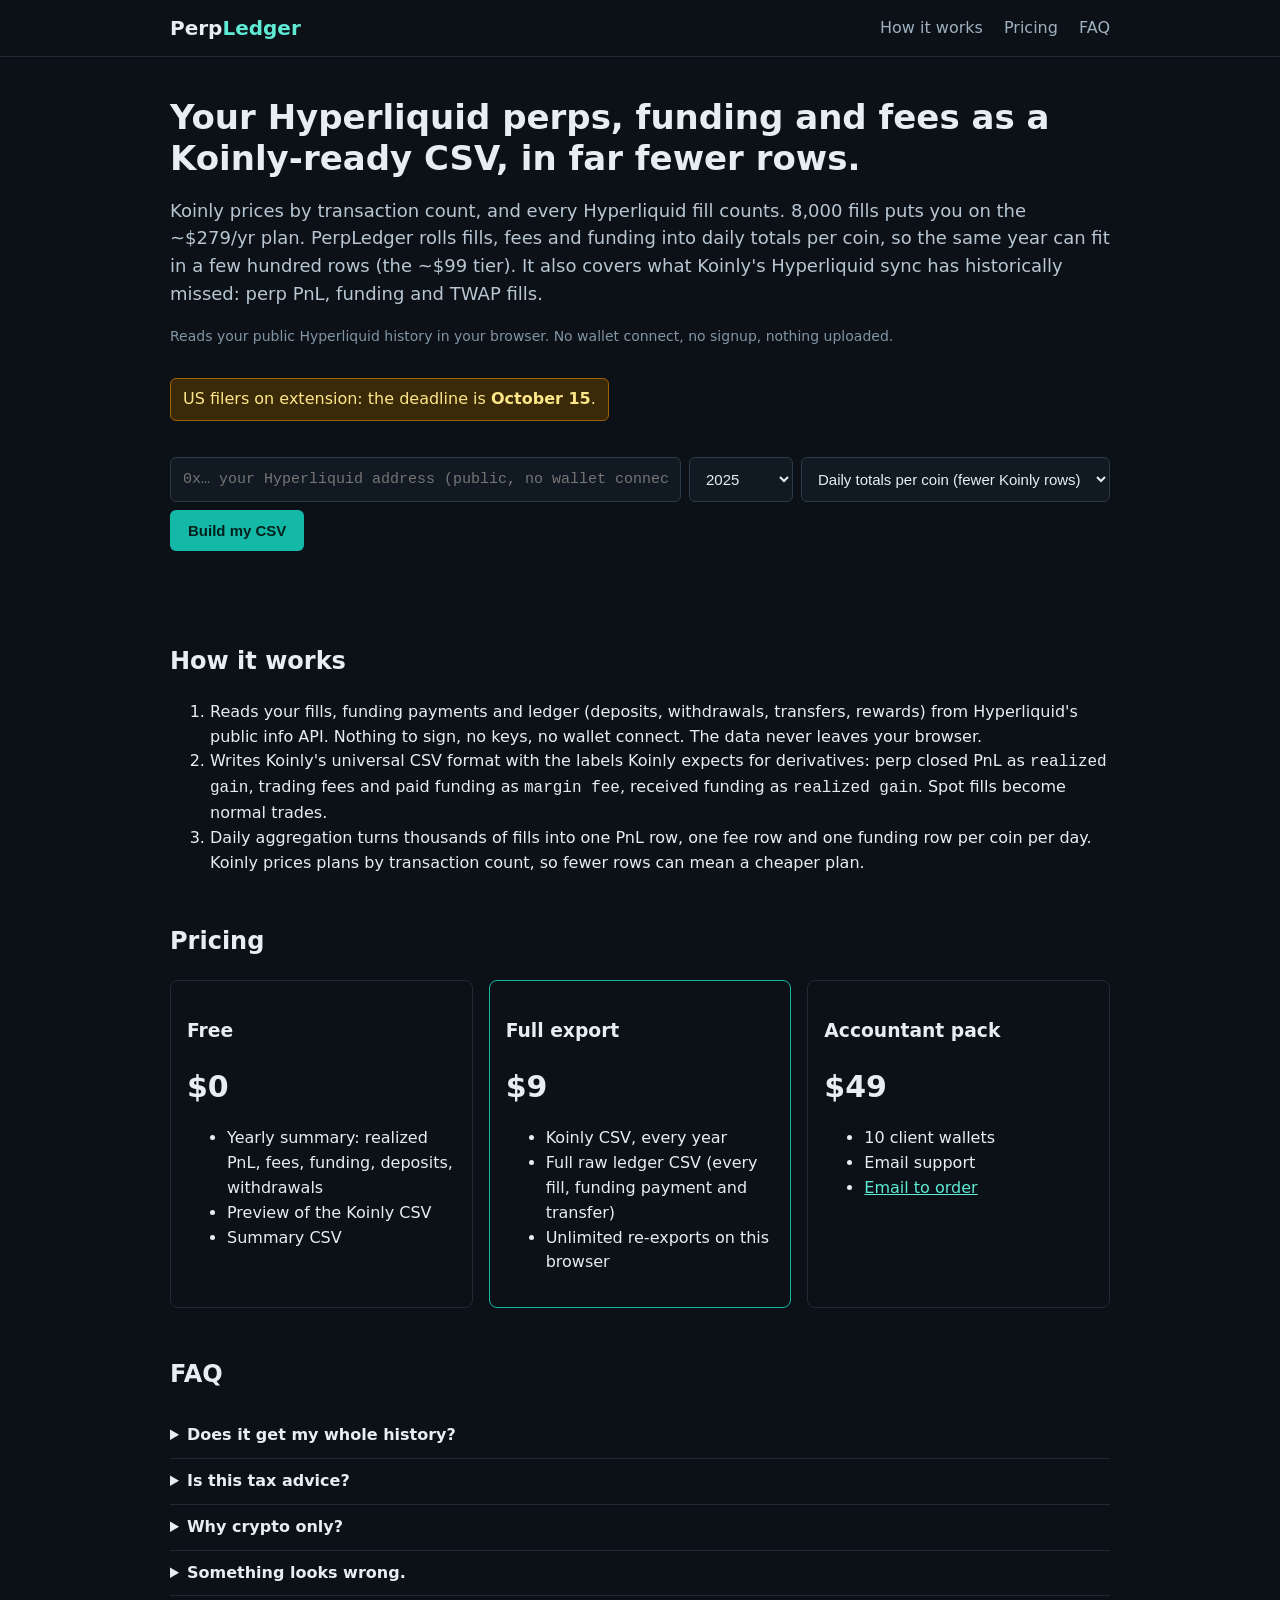
==== docs/index.html @ d0aa5197 "Lead with Koinly transaction-count savings; savings estimate in results Co-Authored-By: Claude Opus " ====
<!doctype html>
<html lang="en">
<head>
<meta charset="utf-8">
<meta name="viewport" content="width=device-width, initial-scale=1">
<title>PerpLedger — Hyperliquid tax CSV for Koinly (perps PnL, funding, fees)</title>
<meta name="description" content="Paste your Hyperliquid address, get a Koinly-ready CSV with perp realized PnL, funding payments, fees, spot trades, deposits and withdrawals. Daily aggregation cuts thousands of fills to a few hundred rows. Runs in your browser.">
<meta property="og:title" content="PerpLedger — Hyperliquid → Koinly CSV, thousands of fills down to hundreds of rows">
<meta property="og:description" content="Perp PnL, funding and fees that Koinly's Hyperliquid sync misses. Free summary, $9 full export. Runs in your browser, no wallet connect.">
<link rel="stylesheet" href="style.css">
</head>
<body>
<header>
  <div class="wrap">
    <div class="brand">Perp<span>Ledger</span></div>
    <nav><a href="#how">How it works</a> <a href="#pricing">Pricing</a> <a href="#faq">FAQ</a></nav>
  </div>
</header>

<main class="wrap">
<section class="hero">
  <h1>Your Hyperliquid perps, funding and fees as a Koinly-ready CSV, in far fewer rows.</h1>
  <p class="lead">Koinly prices by transaction count, and every Hyperliquid fill counts. 8,000 fills puts you on the ~$279/yr plan. PerpLedger rolls fills, fees and funding into daily totals per coin, so the same year can fit in a few hundred rows (the ~$99 tier). It also covers what Koinly's Hyperliquid sync has historically missed: perp PnL, funding and TWAP fills.</p>
  <p class="muted">Reads your public Hyperliquid history in your browser. No wallet connect, no signup, nothing uploaded.</p>
  <p class="deadline">US filers on extension: the deadline is <b>October 15</b>.</p>

  <form id="f" autocomplete="off">
    <input id="addr" placeholder="0x… your Hyperliquid address (public, no wallet connect)" spellcheck="false" required>
    <select id="year">
      <option value="all">All years</option>
      <option value="2026">2026</option>
      <option value="2025" selected>2025</option>
      <option value="2024">2024</option>
    </select>
    <select id="agg">
      <option value="daily" selected>Daily totals per coin (fewer Koinly rows)</option>
      <option value="fill">One row per fill</option>
    </select>
    <button type="submit">Build my CSV</button>
  </form>
  <div id="status"></div>
</section>

<section id="out" hidden>
  <h2>Summary <small id="sumaddr"></small></h2>
  <div id="warn"></div>
  <table id="summary" class="t"></table>
  <div id="savings"></div>
  <h3>Koinly CSV preview <small id="rowcount"></small></h3>
  <div class="scroll"><table id="preview" class="t small"></table></div>

  <div class="dl">
    <button id="dlKoinly" class="locked">Download Koinly CSV</button>
    <button id="dlGeneric" class="locked">Download full ledger CSV</button>
    <button id="dlSummary">Download summary CSV (free)</button>
  </div>

  <div id="pay" class="pay">
    <h3>Unlock the full export: $9, one time</h3>
    <p>Send <b>9 USDT or 9 USDC</b> on <b>Arbitrum One</b> (the chain you bridge to Hyperliquid on) to:</p>
    <p class="addr"><code id="payto">0x36c37d1b47737ba2b2a2cf1b5bc38509516b222f</code> <button id="copy" type="button">copy</button></p>
    <p class="muted">Only Arbitrum One. USDT (0xFd08…Cbb9) or native USDC (0xaf88…5831). Other chains or tokens cannot be credited.</p>
    <p>Then paste the transaction hash. The page checks the transfer on-chain and unlocks the downloads for any address, on this browser.</p>
    <div class="row"><input id="tx" placeholder="0x… Arbitrum transaction hash" spellcheck="false"><button id="verify" type="button">Verify payment</button></div>
    <div id="paystatus"></div>
    <p class="muted">Accountant with several clients? <a href="mailto:megafi.app1+perpledger@gmail.com?subject=PerpLedger%20bulk">Email us</a> for a 10-wallet pack ($49).</p>
  </div>
</section>

<section id="how">
  <h2>How it works</h2>
  <ol>
    <li>Reads your fills, funding payments and ledger (deposits, withdrawals, transfers, rewards) from Hyperliquid's public info API. Nothing to sign, no keys, no wallet connect. The data never leaves your browser.</li>
    <li>Writes Koinly's universal CSV format with the labels Koinly expects for derivatives: perp closed PnL as <code>realized gain</code>, trading fees and paid funding as <code>margin fee</code>, received funding as <code>realized gain</code>. Spot fills become normal trades.</li>
    <li>Daily aggregation turns thousands of fills into one PnL row, one fee row and one funding row per coin per day. Koinly prices plans by transaction count, so fewer rows can mean a cheaper plan.</li>
  </ol>
</section>

<section id="pricing">
  <h2>Pricing</h2>
  <div class="cards">
    <div class="card"><h3>Free</h3><p class="price">$0</p><ul><li>Yearly summary: realized PnL, fees, funding, deposits, withdrawals</li><li>Preview of the Koinly CSV</li><li>Summary CSV</li></ul></div>
    <div class="card hi"><h3>Full export</h3><p class="price">$9</p><ul><li>Koinly CSV, every year</li><li>Full raw ledger CSV (every fill, funding payment and transfer)</li><li>Unlimited re-exports on this browser</li></ul></div>
    <div class="card"><h3>Accountant pack</h3><p class="price">$49</p><ul><li>10 client wallets</li><li>Email support</li><li><a href="mailto:megafi.app1+perpledger@gmail.com?subject=PerpLedger%20accountant%20pack">Email to order</a></li></ul></div>
  </div>
</section>

<section id="faq">
  <h2>FAQ</h2>
  <details><summary>Does it get my whole history?</summary><p>Hyperliquid's API only returns your most recent 10,000 fills. Funding and ledger history are complete. If you have more than 10,000 fills the page tells you the date the fill data starts, so you know which older period to cover with your own saved exports.</p></details>
  <details><summary>Is this tax advice?</summary><p>No. It is a data formatting tool. How perps and funding are taxed depends on your country. Check the numbers against your Hyperliquid account and ask a tax professional when in doubt.</p></details>
  <details><summary>Why crypto only?</summary><p>You already hold stablecoins on Arbitrum if you trade on Hyperliquid, and on-chain payment lets a static page verify it without accounts or a server.</p></details>
  <details><summary>Something looks wrong.</summary><p><a href="https://github.com/swarm-t3/perpledger/issues">Open an issue</a> or <a href="mailto:megafi.app1+perpledger@gmail.com">email us</a>. If a paid export is wrong and we cannot fix it, we refund.</p></details>
</section>
</main>
<footer class="wrap muted">PerpLedger is an independent tool, not affiliated with Hyperliquid or Koinly. <a href="https://github.com/swarm-t3/perpledger">Source on GitHub</a>. <a href="https://perpledger.goatcounter.com/">Public visitor stats</a>.</footer>
<script data-goatcounter="https://perpledger.goatcounter.com/count" async src="//gc.zgo.at/count.js"></script>
<script src="app.js"></script>
</body>
</html>
---- docs/style.css ----
*{box-sizing:border-box}
body{margin:0;font:16px/1.55 system-ui,-apple-system,Segoe UI,Roboto,sans-serif;color:#e6edf3;background:#0b1117}
a{color:#5eead4}
.wrap{max-width:980px;margin:0 auto;padding:0 20px}
header{border-bottom:1px solid #1f2a35}
header .wrap{display:flex;justify-content:space-between;align-items:center;height:56px}
.brand{font-weight:800;font-size:20px}.brand span{color:#5eead4}
nav a{margin-left:16px;color:#9fb0c0;text-decoration:none}
h1{font-size:34px;line-height:1.2;margin:40px 0 12px}
h2{margin-top:48px}
.lead{color:#b8c6d3;font-size:18px}
.deadline{background:#3b2a07;border:1px solid #a16207;color:#fde68a;padding:8px 12px;border-radius:6px;display:inline-block}
form{display:flex;flex-wrap:wrap;gap:8px;margin:20px 0}
input,select{background:#111a23;border:1px solid #2b3a48;color:#e6edf3;padding:12px;border-radius:6px;font-size:15px}
#addr{flex:1 1 380px;font-family:ui-monospace,monospace}
button{background:#14b8a6;color:#04201c;border:0;padding:12px 18px;border-radius:6px;font-weight:700;cursor:pointer;font-size:15px}
button.locked{background:#334155;color:#cbd5e1}
button.locked::before{content:"🔒 "}
#status{min-height:24px;color:#9fb0c0}
.t{border-collapse:collapse;width:100%;margin:8px 0}
.t th,.t td{border-bottom:1px solid #1f2a35;padding:6px 8px;text-align:right;white-space:nowrap}
.t th:first-child,.t td:first-child{text-align:left}
.t.small{font-size:12px}
.t.small td,.t.small th{text-align:left}
.scroll{overflow-x:auto;max-height:360px;overflow-y:auto;border:1px solid #1f2a35;border-radius:6px}
.dl{display:flex;flex-wrap:wrap;gap:8px;margin:16px 0}
.pay{border:1px solid #14b8a6;border-radius:8px;padding:16px 20px;margin:20px 0;background:#0d1a1f}
.pay .addr code{font-size:15px;background:#111a23;padding:4px 8px;border-radius:4px;word-break:break-all}
.row{display:flex;gap:8px;flex-wrap:wrap}.row input{flex:1 1 380px;font-family:ui-monospace,monospace}
.muted{color:#8394a5;font-size:14px}
.warn{background:#3b2a07;border:1px solid #a16207;padding:8px 12px;border-radius:6px;margin:8px 0;color:#fde68a}
.ok{color:#5eead4;font-weight:700}.err{color:#fca5a5}
.cards{display:grid;grid-template-columns:repeat(auto-fit,minmax(240px,1fr));gap:16px}
.card{border:1px solid #1f2a35;border-radius:8px;padding:16px}.card.hi{border-color:#14b8a6}
.price{font-size:30px;font-weight:800;margin:0}
details{border-bottom:1px solid #1f2a35;padding:10px 0}summary{cursor:pointer;font-weight:600}
footer{padding:40px 20px}
small{color:#8394a5;font-weight:400;font-size:13px}
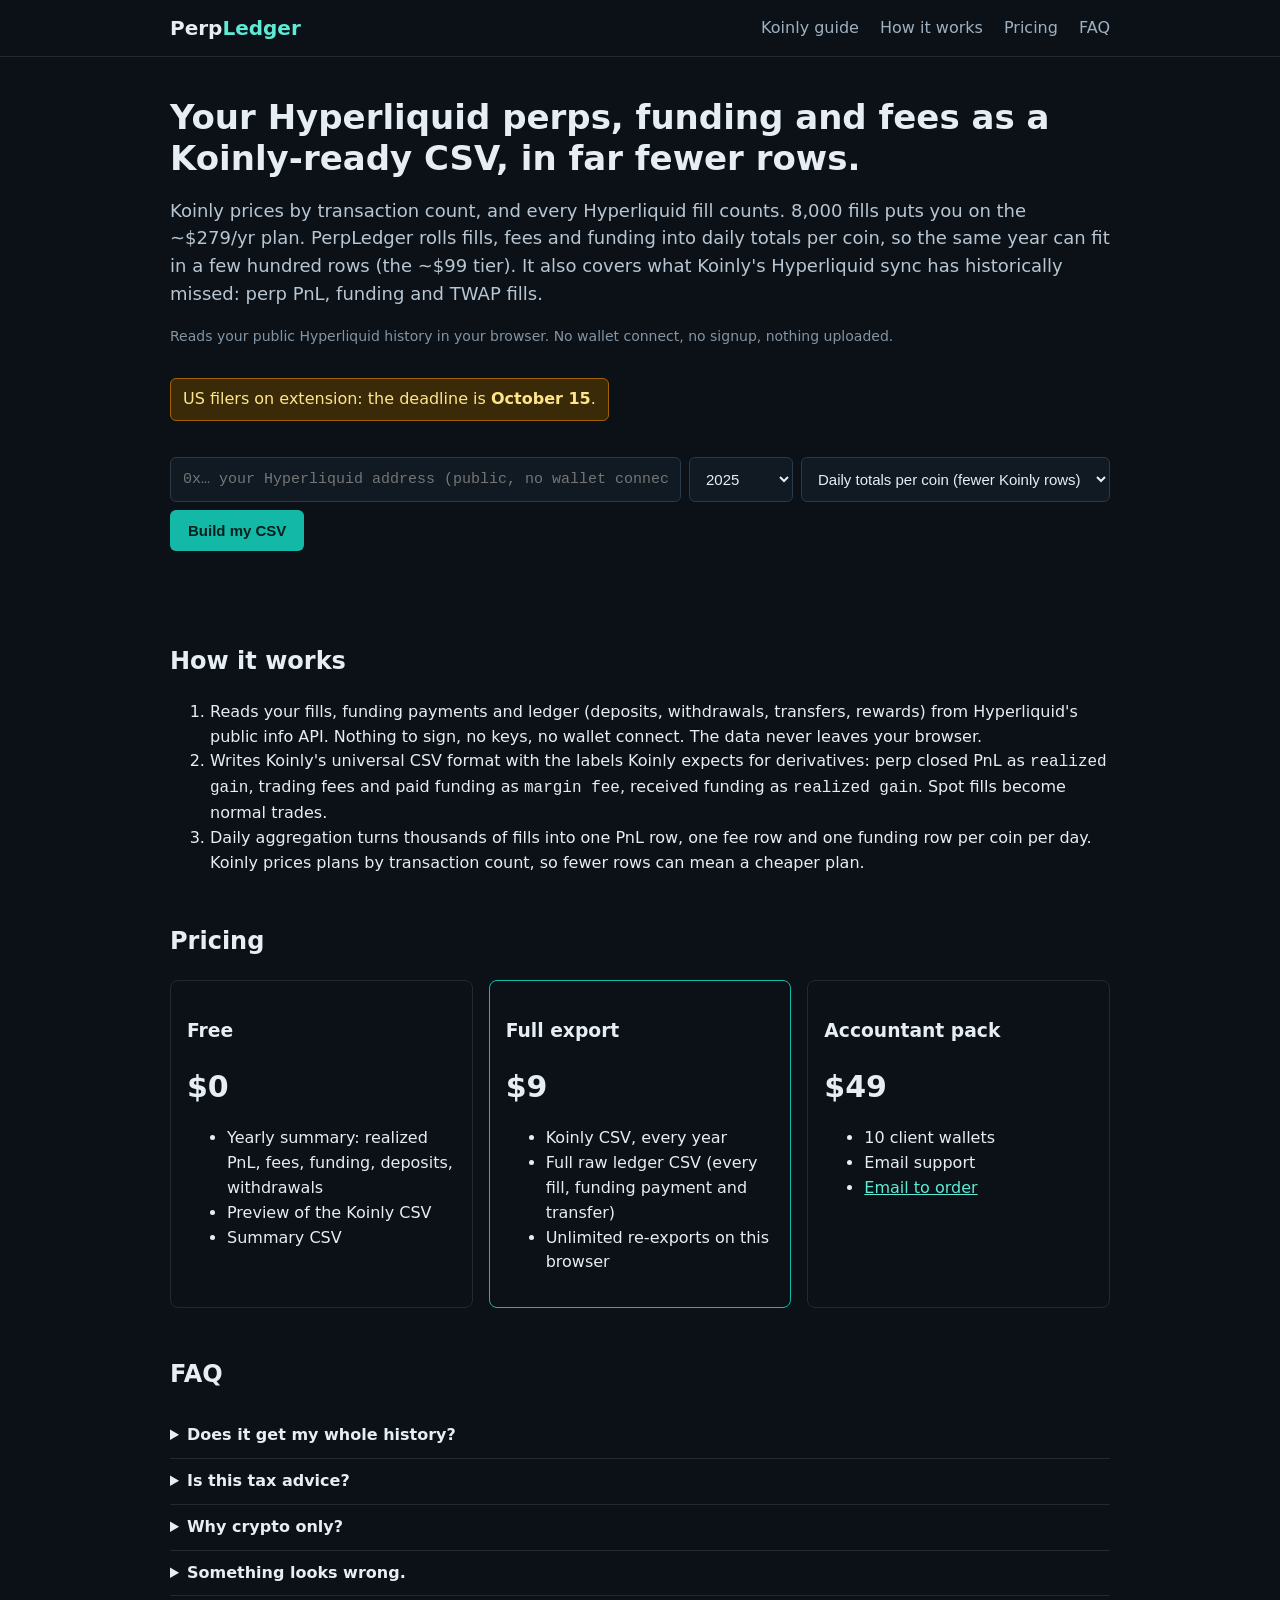
==== commit 720bd48a: "Koinly import guide page, sitemap, IndexNow key Co-Authored-By: Claude Opus 5.5 <noreply@anthropic.c" ====
--- a/docs/index.html
+++ b/docs/index.html
@@ -13,7 +13,7 @@
 <header>
   <div class="wrap">
     <div class="brand">Perp<span>Ledger</span></div>
-    <nav><a href="#how">How it works</a> <a href="#pricing">Pricing</a> <a href="#faq">FAQ</a></nav>
+    <nav><a href="hyperliquid-koinly-csv.html">Koinly guide</a> <a href="#how">How it works</a> <a href="#pricing">Pricing</a> <a href="#faq">FAQ</a></nav>
   </div>
 </header>
 
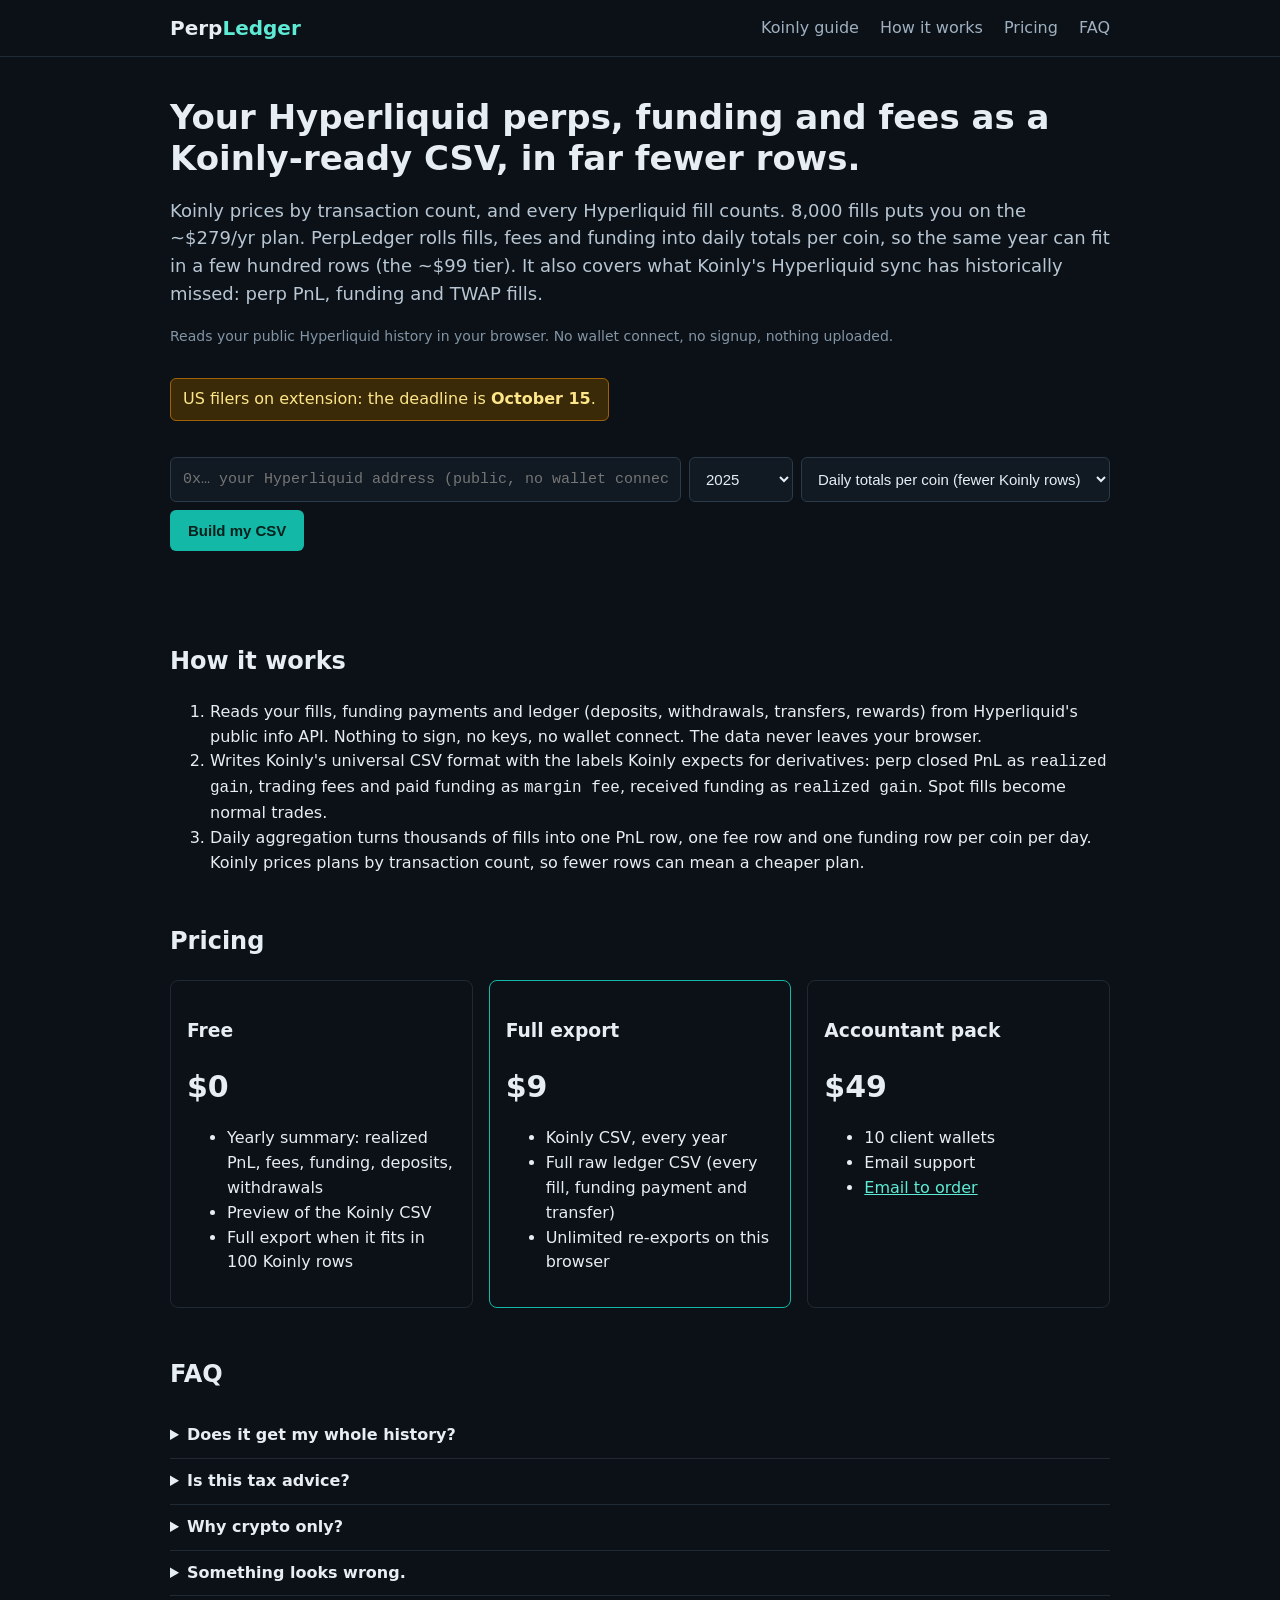
==== commit 0ef22bb4: "Free full export for small accounts (<=100 rows) Co-Authored-By: Claude Opus 5.5 <noreply@anthropic." ====
--- a/docs/index.html
+++ b/docs/index.html
@@ -79,7 +79,7 @@
 <section id="pricing">
   <h2>Pricing</h2>
   <div class="cards">
-    <div class="card"><h3>Free</h3><p class="price">$0</p><ul><li>Yearly summary: realized PnL, fees, funding, deposits, withdrawals</li><li>Preview of the Koinly CSV</li><li>Summary CSV</li></ul></div>
+    <div class="card"><h3>Free</h3><p class="price">$0</p><ul><li>Yearly summary: realized PnL, fees, funding, deposits, withdrawals</li><li>Preview of the Koinly CSV</li><li>Full export when it fits in 100 Koinly rows</li></ul></div>
     <div class="card hi"><h3>Full export</h3><p class="price">$9</p><ul><li>Koinly CSV, every year</li><li>Full raw ledger CSV (every fill, funding payment and transfer)</li><li>Unlimited re-exports on this browser</li></ul></div>
     <div class="card"><h3>Accountant pack</h3><p class="price">$49</p><ul><li>10 client wallets</li><li>Email support</li><li><a href="mailto:megafi.app1+perpledger@gmail.com?subject=PerpLedger%20accountant%20pack">Email to order</a></li></ul></div>
   </div>
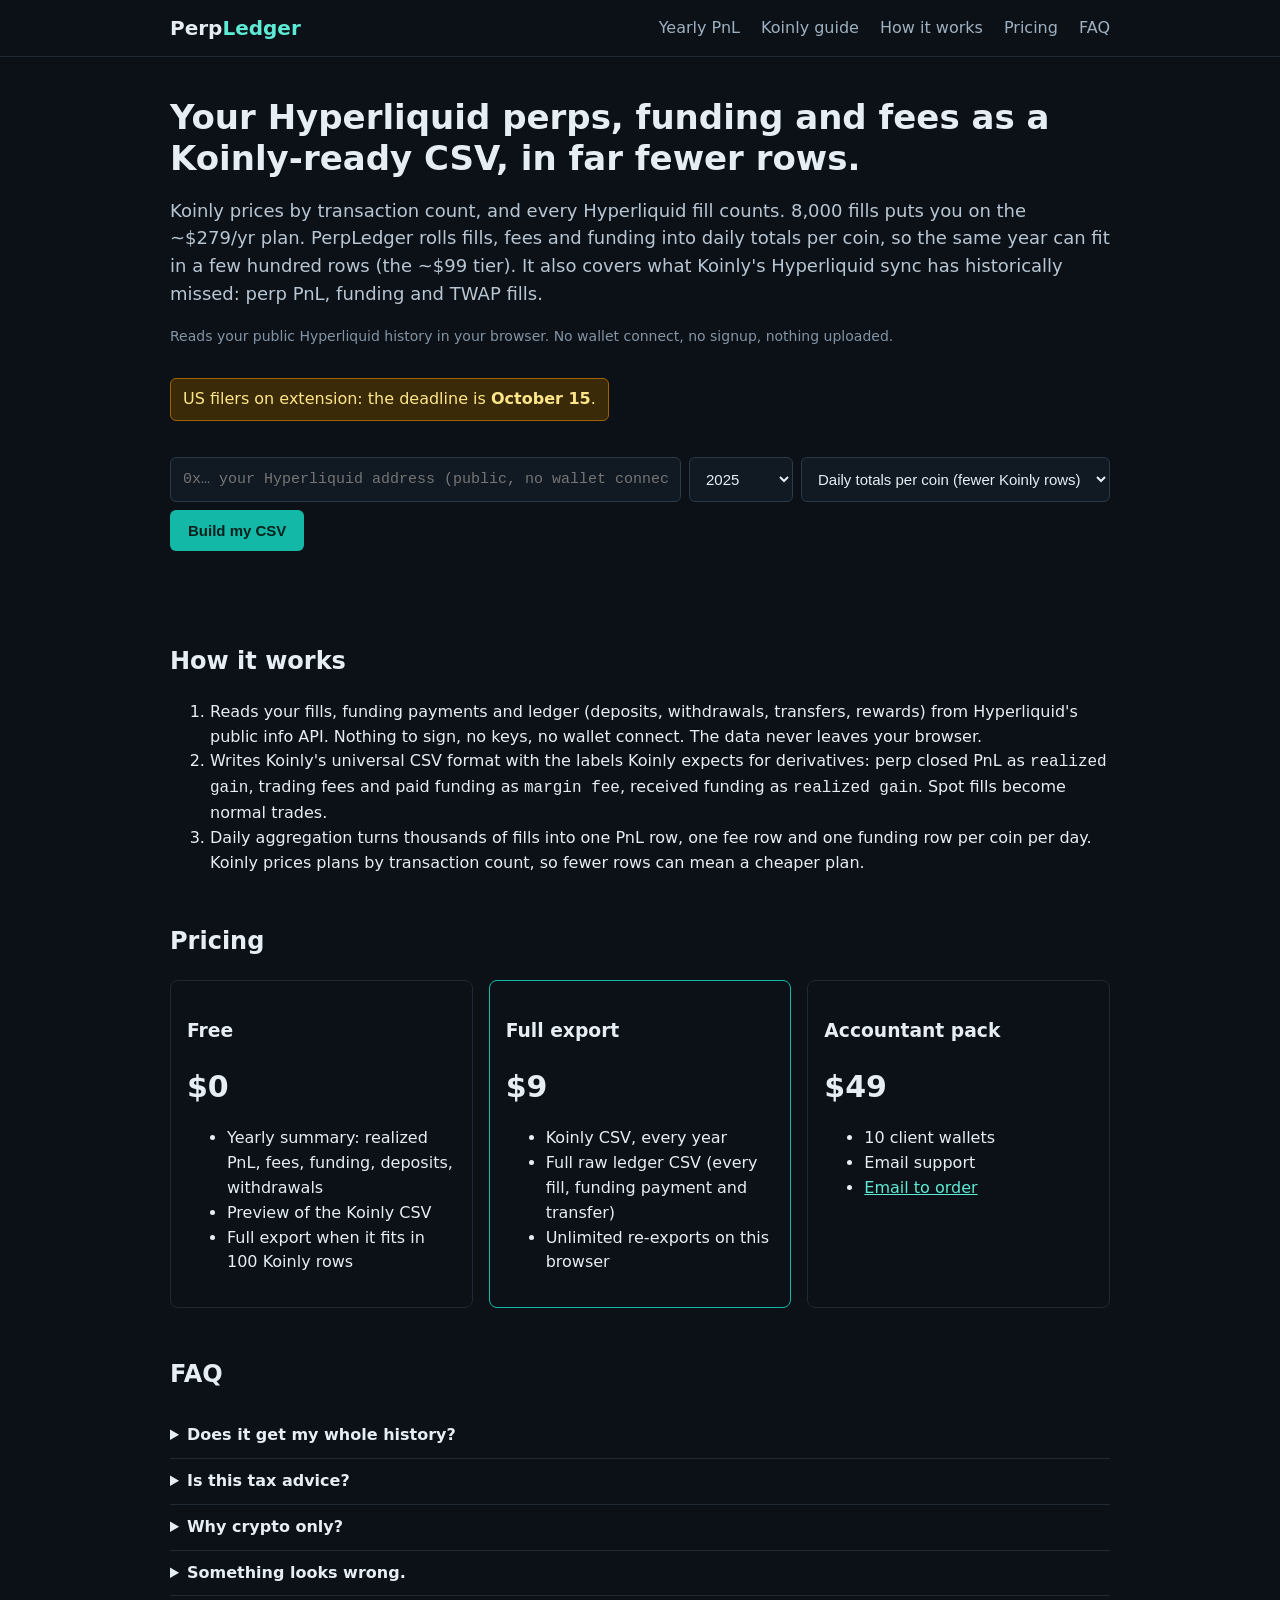
==== commit e5390f2b: "Yearly PnL/funding landing page Co-Authored-By: Claude Opus 5.5 <noreply@anthropic.com>" ====
--- a/docs/index.html
+++ b/docs/index.html
@@ -13,7 +13,7 @@
 <header>
   <div class="wrap">
     <div class="brand">Perp<span>Ledger</span></div>
-    <nav><a href="hyperliquid-koinly-csv.html">Koinly guide</a> <a href="#how">How it works</a> <a href="#pricing">Pricing</a> <a href="#faq">FAQ</a></nav>
+    <nav><a href="hyperliquid-yearly-pnl-funding.html">Yearly PnL</a> <a href="hyperliquid-koinly-csv.html">Koinly guide</a> <a href="#how">How it works</a> <a href="#pricing">Pricing</a> <a href="#faq">FAQ</a></nav>
   </div>
 </header>
 
@@ -63,6 +63,7 @@
     <p>Then paste the transaction hash. The page checks the transfer on-chain and unlocks the downloads for any address, on this browser.</p>
     <div class="row"><input id="tx" placeholder="0x… Arbitrum transaction hash" spellcheck="false"><button id="verify" type="button">Verify payment</button></div>
     <div id="paystatus"></div>
+    <details id="codebox"><summary>Have an unlock code?</summary><div class="row"><input id="code" placeholder="PL-XXXXXXXX" spellcheck="false"><button id="redeem" type="button">Redeem</button></div></details>
     <p class="muted">Accountant with several clients? <a href="mailto:megafi.app1+perpledger@gmail.com?subject=PerpLedger%20bulk">Email us</a> for a 10-wallet pack ($49).</p>
   </div>
 </section>
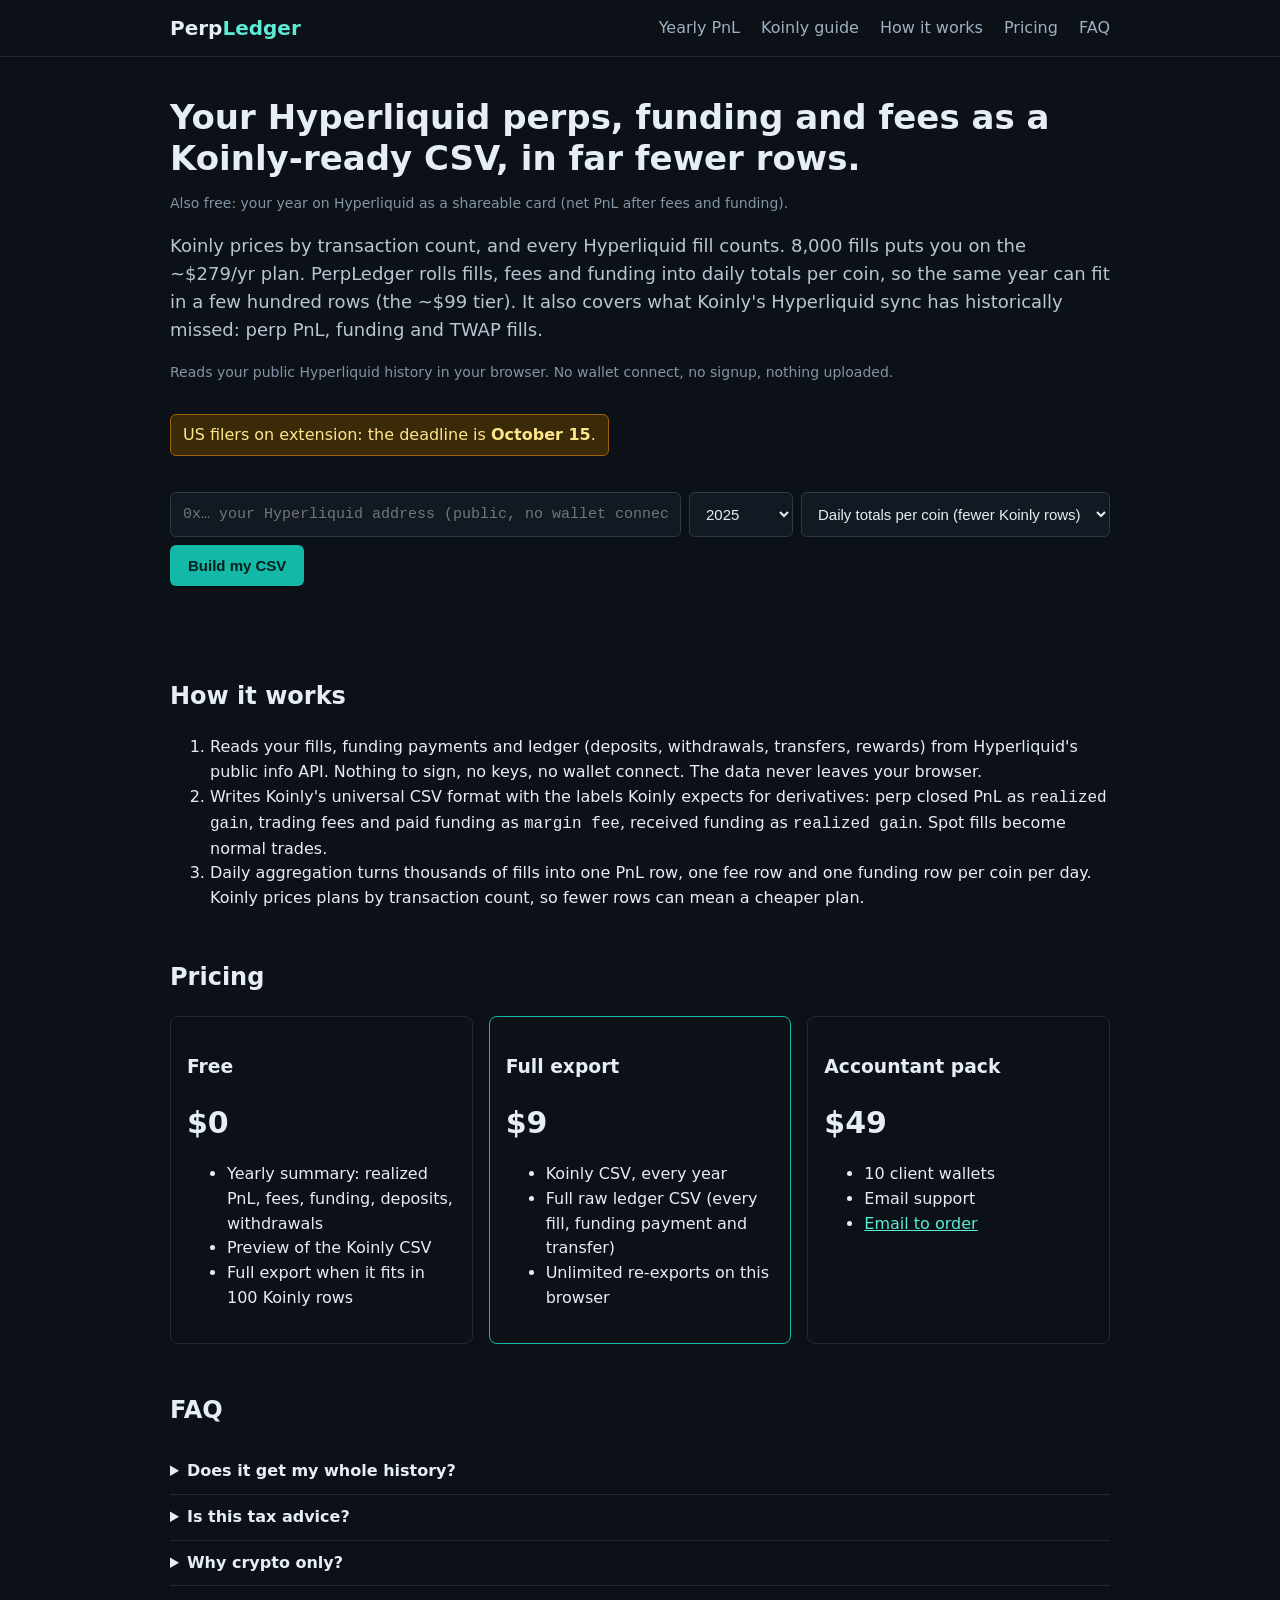
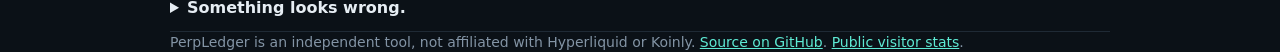
==== commit 471d1a57: "Shareable year card (PNG + share on X) as a growth loop Co-Authored-By: Claude Opus 5.5 <noreply@ant" ====
--- a/docs/index.html
+++ b/docs/index.html
@@ -20,6 +20,7 @@
 <main class="wrap">
 <section class="hero">
   <h1>Your Hyperliquid perps, funding and fees as a Koinly-ready CSV, in far fewer rows.</h1>
+  <p class="muted">Also free: your year on Hyperliquid as a shareable card (net PnL after fees and funding).</p>
   <p class="lead">Koinly prices by transaction count, and every Hyperliquid fill counts. 8,000 fills puts you on the ~$279/yr plan. PerpLedger rolls fills, fees and funding into daily totals per coin, so the same year can fit in a few hundred rows (the ~$99 tier). It also covers what Koinly's Hyperliquid sync has historically missed: perp PnL, funding and TWAP fills.</p>
   <p class="muted">Reads your public Hyperliquid history in your browser. No wallet connect, no signup, nothing uploaded.</p>
   <p class="deadline">US filers on extension: the deadline is <b>October 15</b>.</p>
@@ -46,6 +47,12 @@
   <div id="warn"></div>
   <table id="summary" class="t"></table>
   <div id="savings"></div>
+  <div class="cardbox">
+    <h3>Your year on Hyperliquid, as a card</h3>
+    <canvas id="card" width="1200" height="630"></canvas>
+    <div class="dl"><button id="dlCard" type="button">Download card (PNG)</button> <a id="shareX" target="_blank" rel="noopener"><button type="button">Share on X</button></a></div>
+    <p class="muted">The card shows totals only, never your address. Pick which year above.</p>
+  </div>
   <h3>Koinly CSV preview <small id="rowcount"></small></h3>
   <div class="scroll"><table id="preview" class="t small"></table></div>
 
--- a/docs/style.css
+++ b/docs/style.css
@@ -36,3 +36,5 @@
 details{border-bottom:1px solid #1f2a35;padding:10px 0}summary{cursor:pointer;font-weight:600}
 footer{padding:40px 20px}
 small{color:#8394a5;font-weight:400;font-size:13px}
+.cardbox{margin:24px 0}#card{width:100%;max-width:600px;height:auto;border-radius:10px;border:1px solid #1f2a35;display:block}
+.dl a{text-decoration:none}
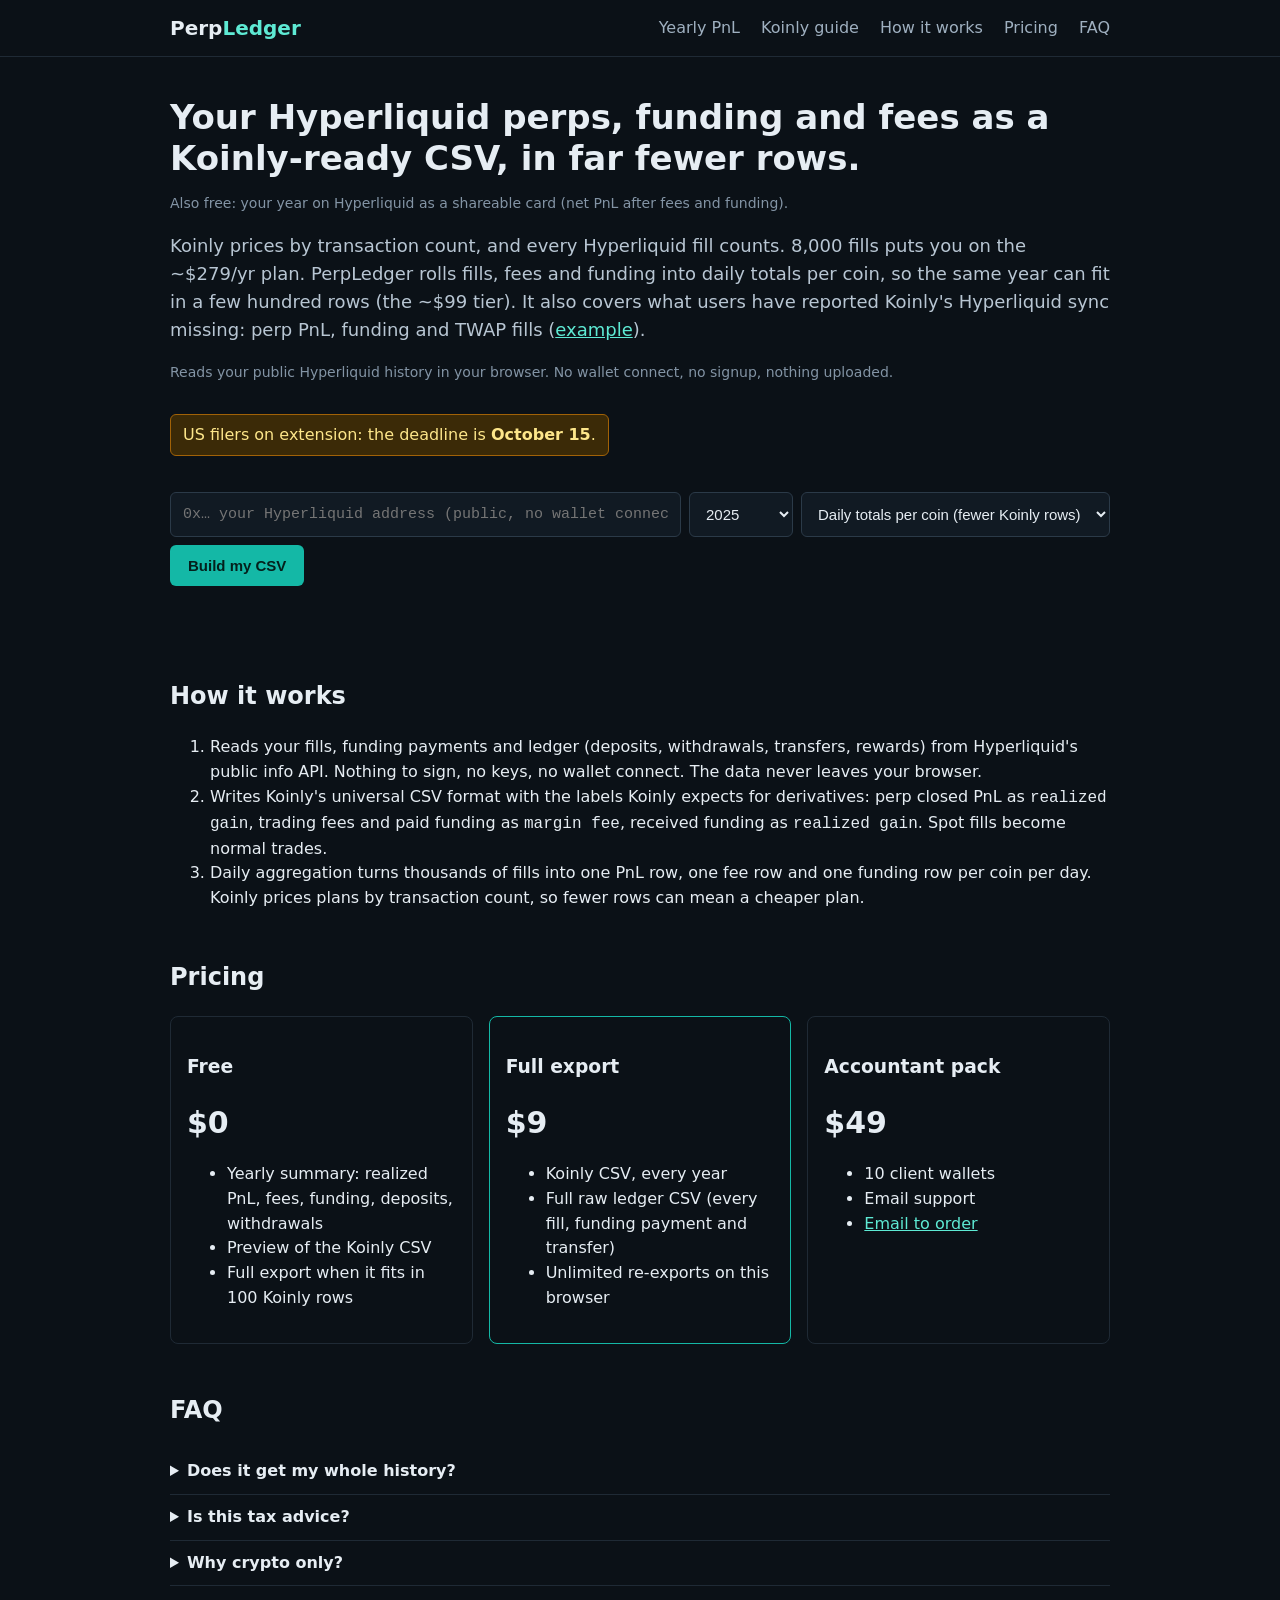
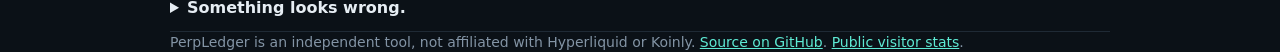
==== commit bbb449a8: "Attribute Koinly gaps to user reports, with source link Co-Authored-By: Claude Opus 5.5 <noreply@ant" ====
--- a/docs/index.html
+++ b/docs/index.html
@@ -21,7 +21,7 @@
 <section class="hero">
   <h1>Your Hyperliquid perps, funding and fees as a Koinly-ready CSV, in far fewer rows.</h1>
   <p class="muted">Also free: your year on Hyperliquid as a shareable card (net PnL after fees and funding).</p>
-  <p class="lead">Koinly prices by transaction count, and every Hyperliquid fill counts. 8,000 fills puts you on the ~$279/yr plan. PerpLedger rolls fills, fees and funding into daily totals per coin, so the same year can fit in a few hundred rows (the ~$99 tier). It also covers what Koinly's Hyperliquid sync has historically missed: perp PnL, funding and TWAP fills.</p>
+  <p class="lead">Koinly prices by transaction count, and every Hyperliquid fill counts. 8,000 fills puts you on the ~$279/yr plan. PerpLedger rolls fills, fees and funding into daily totals per coin, so the same year can fit in a few hundred rows (the ~$99 tier). It also covers what users have reported Koinly's Hyperliquid sync missing: perp PnL, funding and TWAP fills (<a href="https://feedback.koinly.io/apicsv-issues-public/p/hyperliquid-pnl-trades-are-not-imported">example</a>).</p>
   <p class="muted">Reads your public Hyperliquid history in your browser. No wallet connect, no signup, nothing uploaded.</p>
   <p class="deadline">US filers on extension: the deadline is <b>October 15</b>.</p>
 
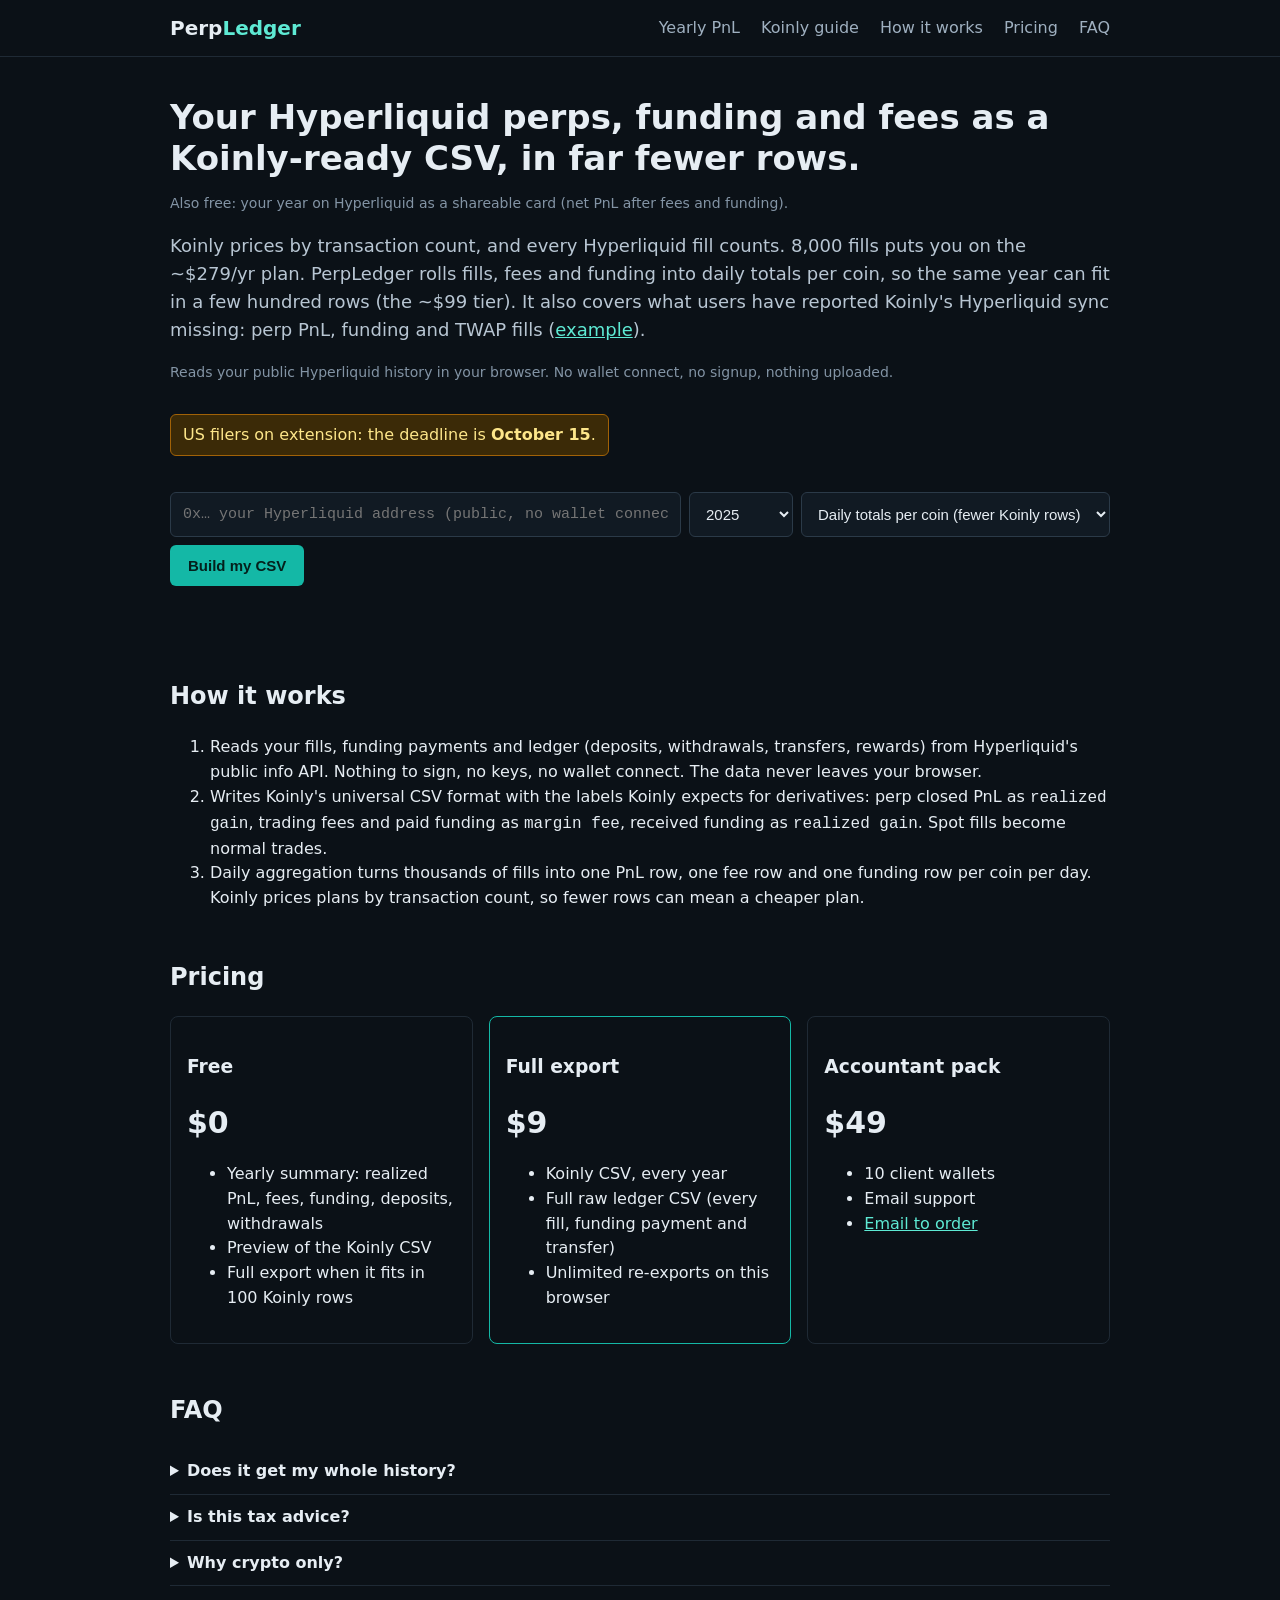
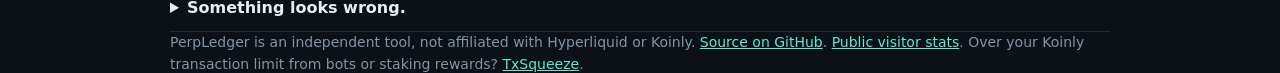
==== commit 54963bdf: "cross-link TxSqueeze" ====
--- a/docs/index.html
+++ b/docs/index.html
@@ -101,7 +101,7 @@
   <details><summary>Something looks wrong.</summary><p><a href="https://github.com/swarm-t3/perpledger/issues">Open an issue</a> or <a href="mailto:megafi.app1+perpledger@gmail.com">email us</a>. If a paid export is wrong and we cannot fix it, we refund.</p></details>
 </section>
 </main>
-<footer class="wrap muted">PerpLedger is an independent tool, not affiliated with Hyperliquid or Koinly. <a href="https://github.com/swarm-t3/perpledger">Source on GitHub</a>. <a href="https://perpledger.goatcounter.com/">Public visitor stats</a>.</footer>
+<footer class="wrap muted">PerpLedger is an independent tool, not affiliated with Hyperliquid or Koinly. <a href="https://github.com/swarm-t3/perpledger">Source on GitHub</a>. <a href="https://perpledger.goatcounter.com/">Public visitor stats</a>. Over your Koinly transaction limit from bots or staking rewards? <a href="https://swarm-t3.github.io/txsqueeze/">TxSqueeze</a>.</footer>
 <script data-goatcounter="https://perpledger.goatcounter.com/count" async src="//gc.zgo.at/count.js"></script>
 <script src="app.js"></script>
 </body>
